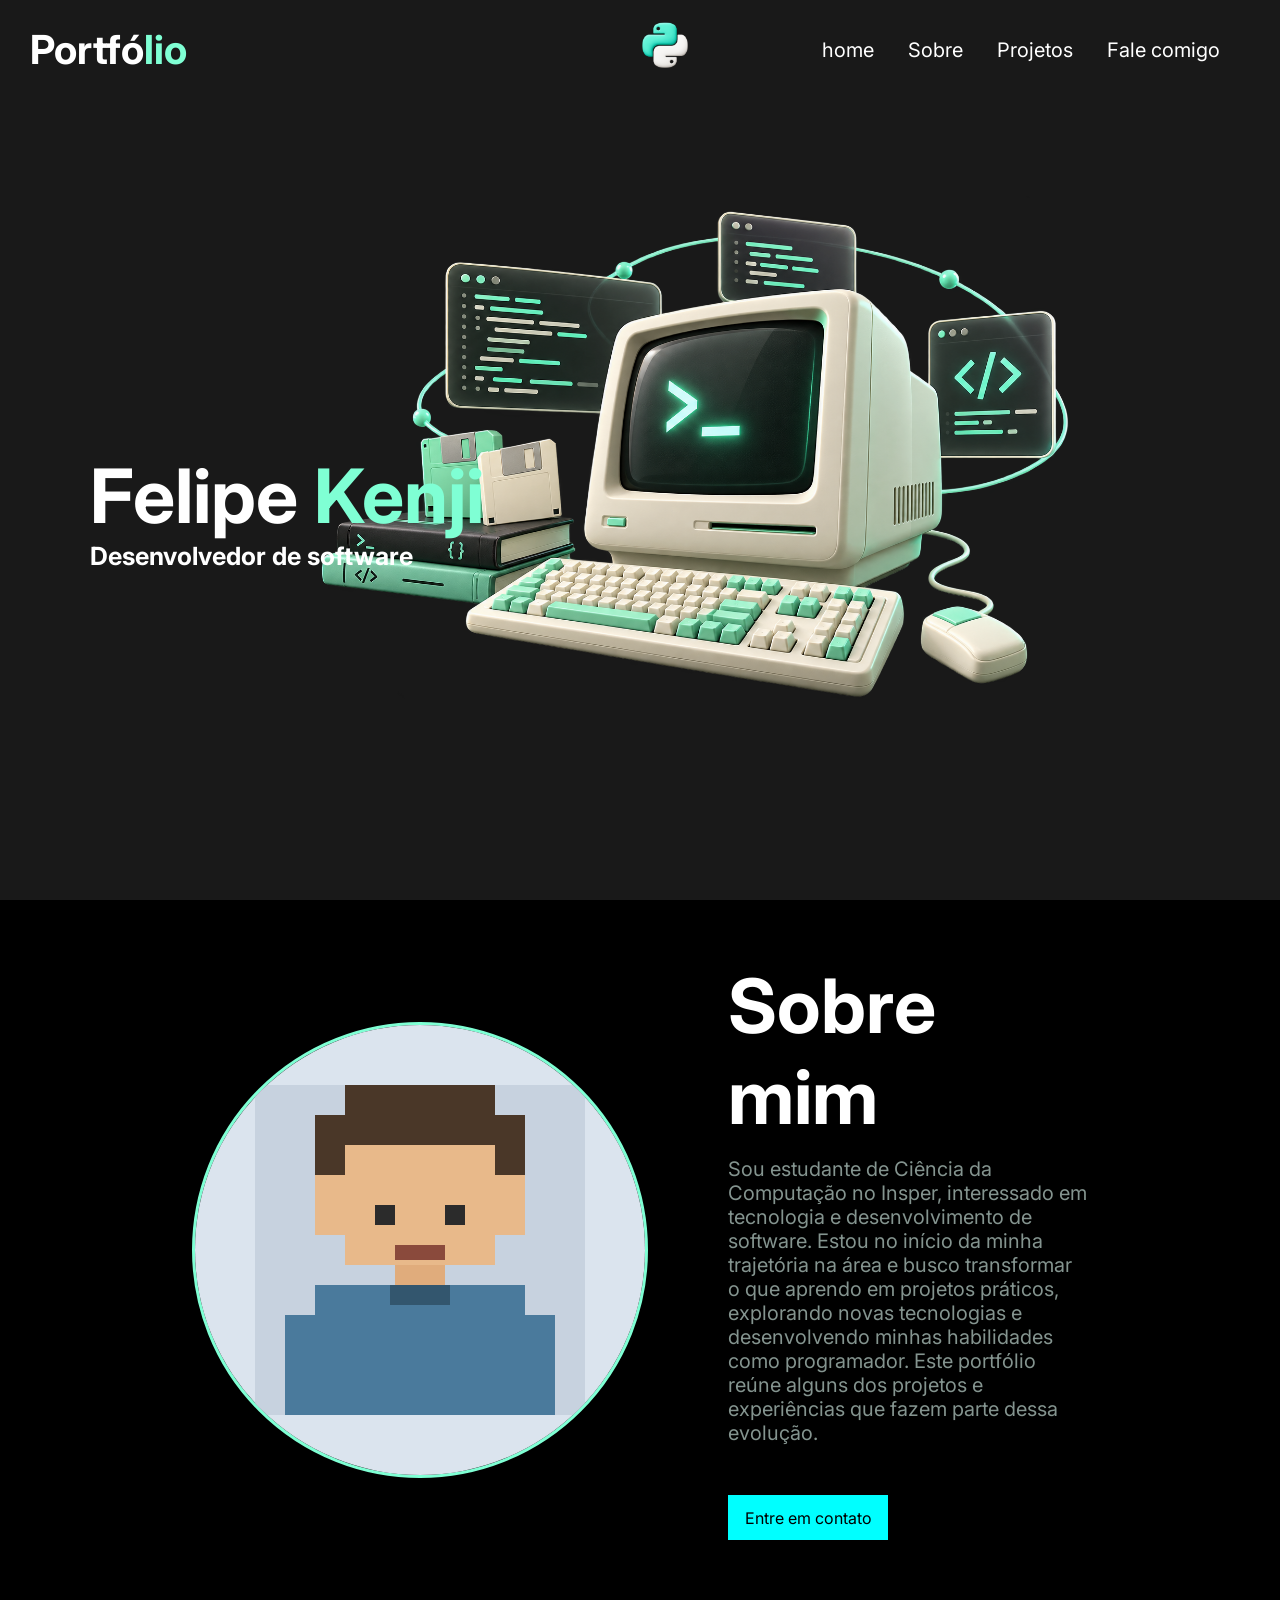
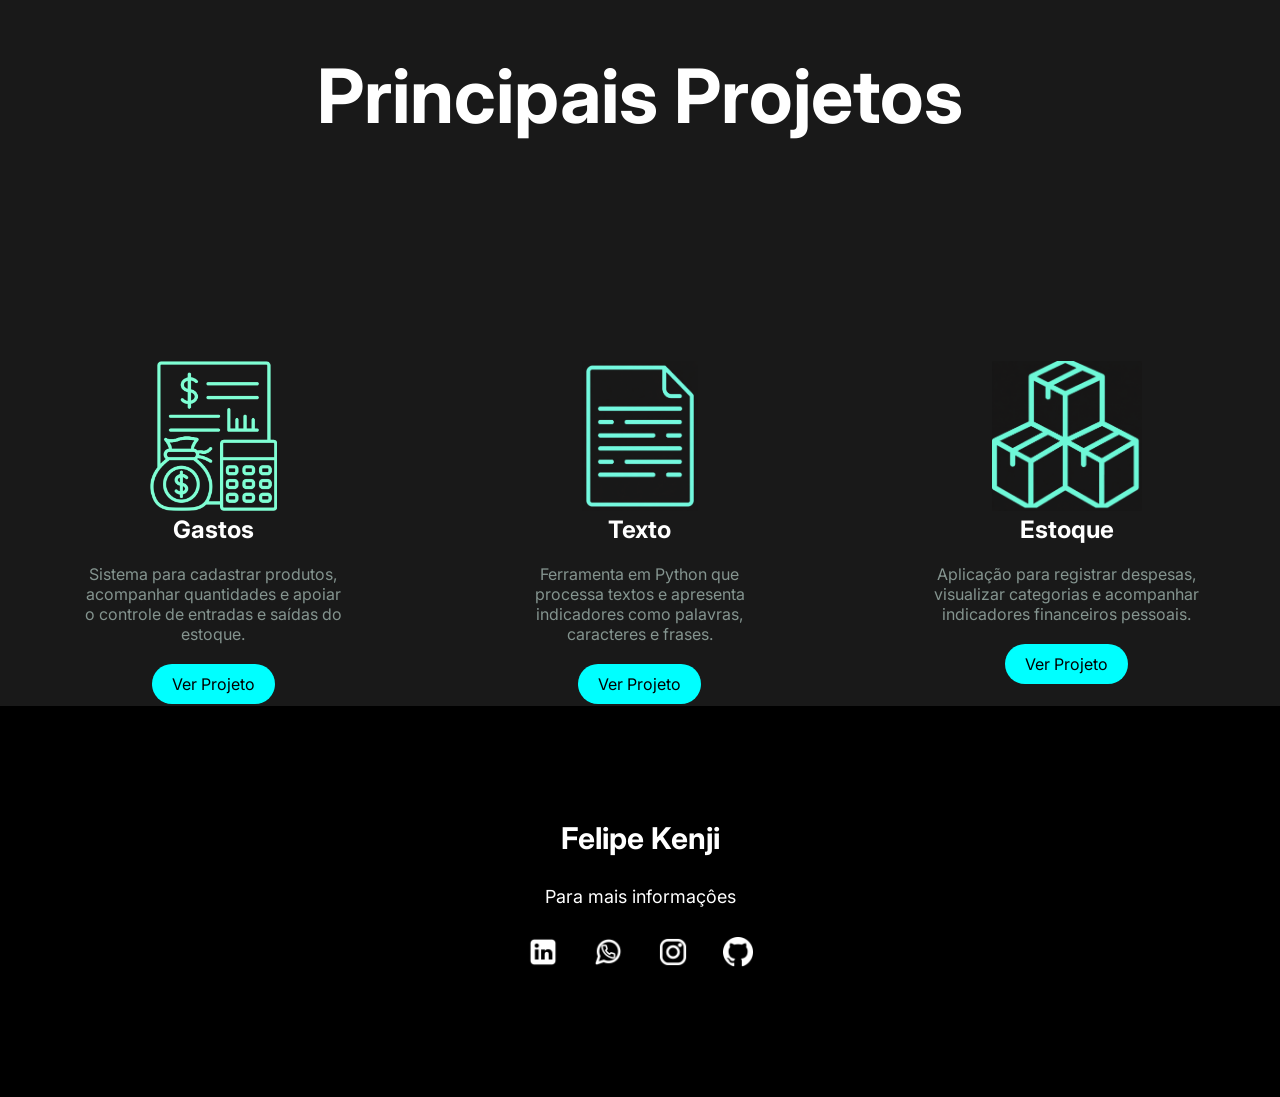
==== docs/index.html @ 34a4d753 "comit inicial" ====
<!doctype html>
<html lang="pt-br">
  <head>
    <meta charset="UTF-8" />
    <meta name="viewport" content="width=device-width, initial-scale=1.0" />
    <title>Título</title>
    <link rel="stylesheet" href="style.css" />
    <link rel="preconnect" href="https://fonts.googleapis.com" />
    <link rel="preconnect" href="https://fonts.gstatic.com" crossorigin />
    <link
      href="https://fonts.googleapis.com/css2?family=Inter:ital,opsz,wght@0,14..32,100..900;1,14..32,100..900&display=swap"
      rel="stylesheet"
    />
  </head>
  <body>
    <div class="caixa-principal" id="home">
      <div class="logo">
        <img src="../img/Python.png" />
      </div>
      <nav>
        <h2 class="portifolio">Portfó<span>lio</span></h2>
        <ul>
          <li><a href="#home">home</a></li>
          <li><a href="#sobre">Sobre</a></li>
          <li><a href="#projetos">Projetos</a></li>
          <li><a href="#contato">Fale comigo</a></li>
        </ul>
      </nav>
      <div class="infos">
        <h1>Felipe <span>Kenji</span></h1>
        <h3>Desenvolvedor de software</h3>
      </div>
    </div>
    <section id="sobre">
      <img src="../img/pessoa-pixelada.svg" />
      <div>
        <h2>Sobre mim</h2>
        <p>
          Sou estudante de Ciência da Computação no Insper, interessado em
          tecnologia e desenvolvimento de software. Estou no início da minha
          trajetória na área e busco transformar o que aprendo em projetos
          práticos, explorando novas tecnologias e desenvolvendo minhas
          habilidades como programador. Este portfólio reúne alguns dos projetos
          e experiências que fazem parte dessa evolução.
        </p>
        <a href="#contato"><button>Entre em contato</button></a>
      </div>
    </section>

    <div class="projetos" id="projetos">
      <h2>Principais Projetos</h2>
      <div class="cards">
        <div class="card">
          <img src="../img/gastos.png" />
          <h5>Gastos</h5>
          <p>
            Sistema para cadastrar produtos, acompanhar quantidades e apoiar o
            controle de entradas e saídas do estoque.
          </p>
          <a href="https://github.com/FelipeKenjiSu" target="_blank"
            >Ver Projeto</a
          >
        </div>
        <div class="card">
          <img src="../img/texto.png" />
          <h5>Texto</h5>
          <p>
            Ferramenta em Python que processa textos e apresenta indicadores
            como palavras, caracteres e frases.
          </p>
          <a href="https://github.com/FelipeKenjiSu" target="_blank"
            >Ver Projeto</a
          >
        </div>
        <div class="card">
          <img src="../img/ESTOQUE.png" />
          <h5>Estoque</h5>
          <p>
            Aplicação para registrar despesas, visualizar categorias e
            acompanhar indicadores financeiros pessoais.
          </p>
          <a href="https://github.com/FelipeKenjiSu" target="_blank"
            >Ver Projeto</a
          >
        </div>
      </div>
    </div>
    <footer id="contato">
      <h5>Felipe Kenji</h5>
      <p>Para mais informaçôes</p>
      <div class="redes">
        <a
          href="https://www.linkedin.com/in/felipe-kenji-sudo-038810288"
          target="_blank"
          ><img src="../img/linkedin.png"
        /></a>
        <a href="https://wa.me/5512992230394" target="_blank"
          ><img src="../img/whatsapp.png"
        /></a>
        <a href="https://www.instagram.com/felipe_kenji.78" target="_blank"
          ><img src="../img/instagram.png"
        /></a>
        <a href="https://github.com/FelipeKenjiSu" target="_blank"
          ><img src="../img/github.png"
        /></a>
      </div>
    </footer>
  </body>
</html>
---- docs/style.css ----
* {
  margin: 0;
  padding: 0;
  box-sizing: border-box;
  font-family: "Inter", sans-serif;
}
.logo img {
  width: 50px;
  position: absolute;
  left: 50%;
  cursor: pointer;
  padding-top: 20px;
}
.caixa-principal {
  height: 100vh;
  width: 100%;
  background-image: url(../img//pczin.png);
  background-color: #191919;
  background-size: 800px auto;
  background-position: right 200px center;
  background-repeat: no-repeat;
}
nav {
  display: flex;
  align-items: center;
  justify-content: space-between;
  padding-left: 30px;
  padding-right: 30px;
  padding-top: 25px;
}
.portifolio {
  color: white;
  font-size: 40px;
}
.portifolio span {
  color: aquamarine;
}
li {
  color: white;
  list-style: none;
  display: inline-block;
  font-size: 20px;
  margin-right: 30px;
}
li:hover {
  color: aquamarine;
  transition: 0.5s;
  cursor: pointer;
}
.infos {
  position: absolute;
  top: 50%;
  left: 7%;
}
h1 {
  color: white;
  font-size: 75px;
}
h1 span {
  color: aquamarine;
}
.infos h3 {
  color: white;
  font-size: 25px;
}
section {
  display: flex;
  align-items: center;
  padding: 60px 15%;
  background-color: black;
}
section img {
  border-radius: 100%;
  border: 3px solid aquamarine;
  margin-right: 80px;
}
section h2 {
  color: white;
  font-size: 75px;
}
section div p {
  color: rgb(132, 148, 143);
  font-size: 20px;
  margin-top: 15px;
  margin-bottom: 50px;
}
section div button {
  color: black;
  background-color: aqua;
  border: none;
  height: 45px;
  width: 160px;
  font-size: 16px;
  cursor: pointer;
}
section button:hover {
  background-color: white;
  border: 2px solid black;
  transition: 0.3s;
}
.projetos {
  background-color: #191919;
}
.projetos h2 {
  color: white;
  font-size: 75px;
  text-align: center;
  padding-top: 50px;
  padding-bottom: 100px;
}
.card {
  background-color: #0000;
  height: 365px;
  width: 335px;
  border-radius: 20px;
  padding: 20px 35px;
  text-align: center;
}
.card img {
  height: 150px;
}
.card h5 {
  color: white;
  font-size: 24px;
}
.card p {
  color: rgb(132, 148, 143);
  margin-top: 20px;
  margin-bottom: 30px;
}
.card a {
  background-color: aqua;
  color: black;
  padding: 10px 20px;
  border-radius: 25px;
  cursor: pointer;
  transition: 0.3s;
  text-decoration: none;
}
.card a:hover {
  background-color: white;
  border: 2px solid black;
}
.cards {
  display: flex;
  justify-content: space-around;
  margin-top: 100px;
}
footer {
  background-color: black;
  padding-top: 100px;
  padding-bottom: 120px;
  display: flex;
  flex-direction: column;
  align-items: center;
  justify-content: center;
}
footer h5 {
  font-size: 30px;
  color: white;
  margin-bottom: 30px;
  margin-top: 14px;
}
footer p {
  color: white;
  font-size: 18px;
  margin-bottom: 20px;
}
.redes img {
  height: 30px;
}
.redes {
  display: flex;
  gap: 15px;
}
.redes a {
  background-color: black;
  padding: 10px;
  border-radius: 50%;
  display: inline-flex;
  align-items: center;
}
.social a:hover {
  transform: scale(1.5);
  transition: 0.7s;
}
html {
  scroll-behavior: smooth;
}
li a {
  color: inherit;
  text-decoration: none;
}
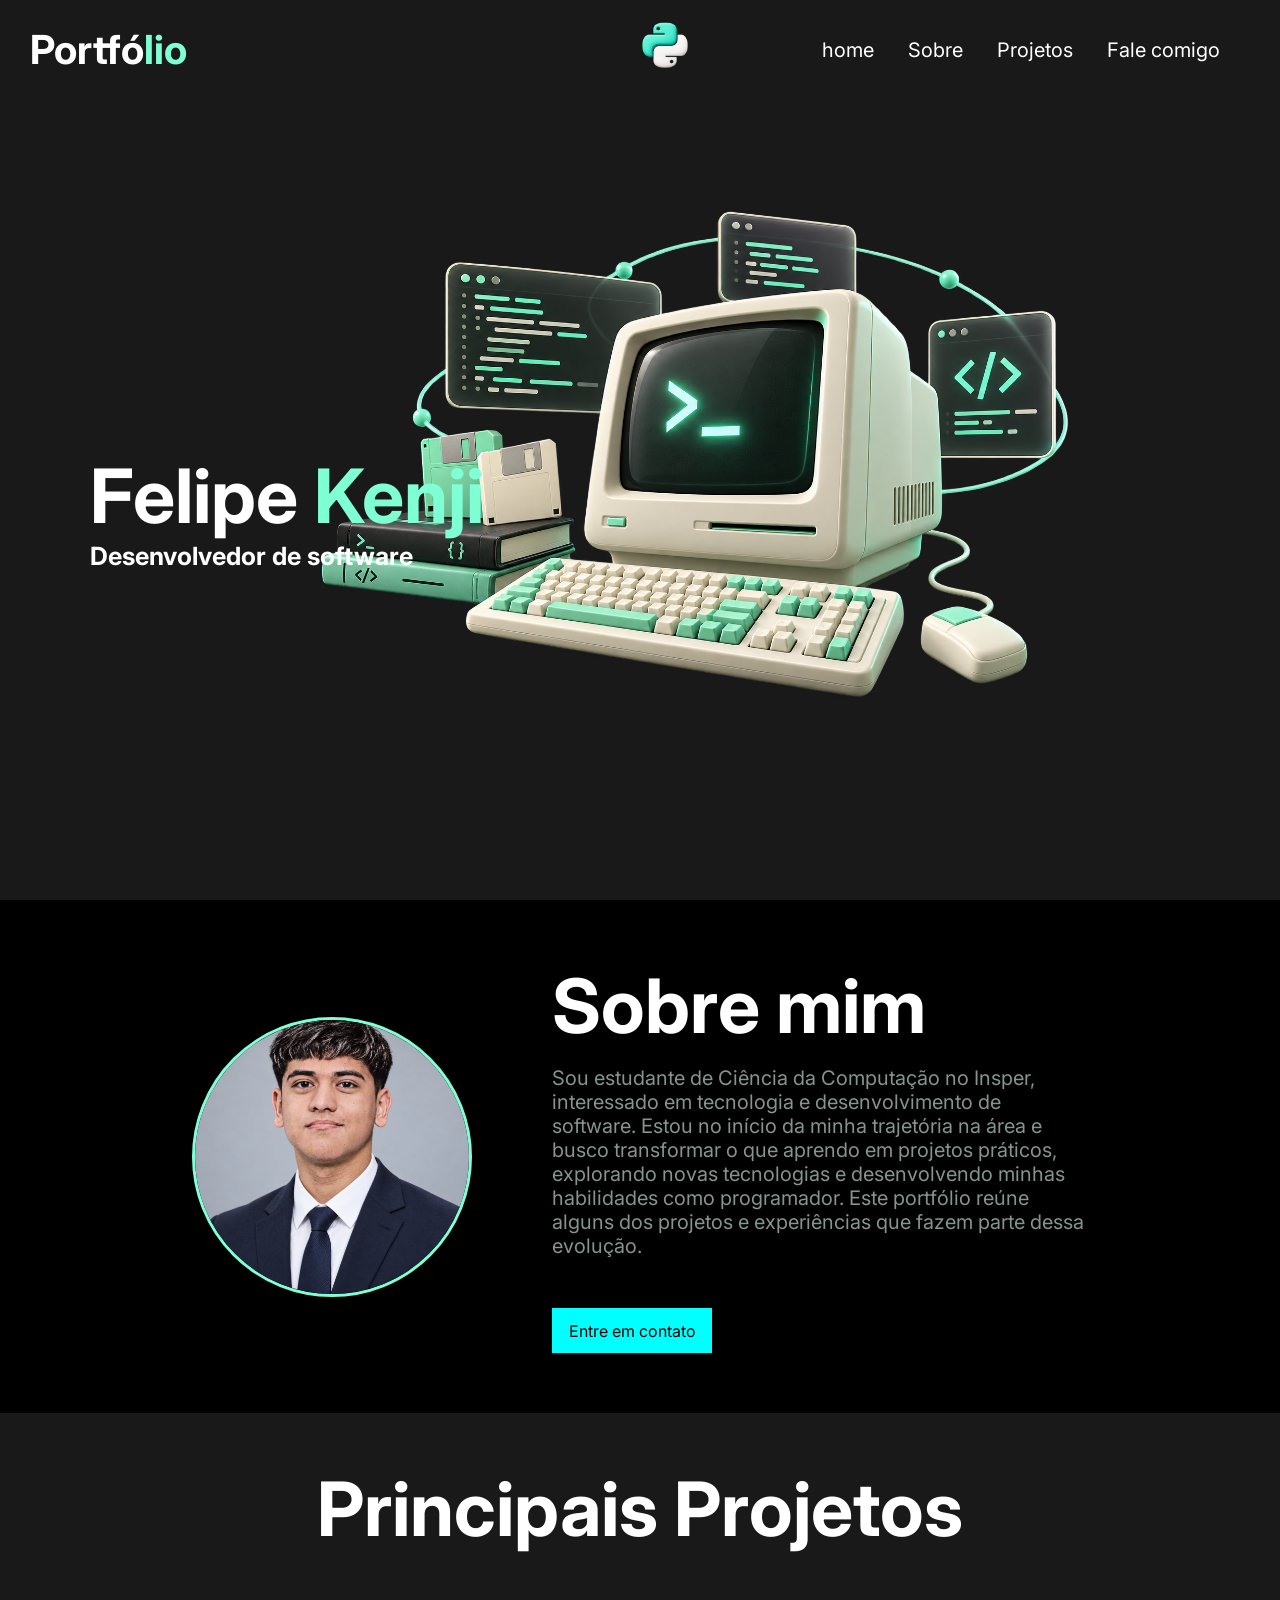
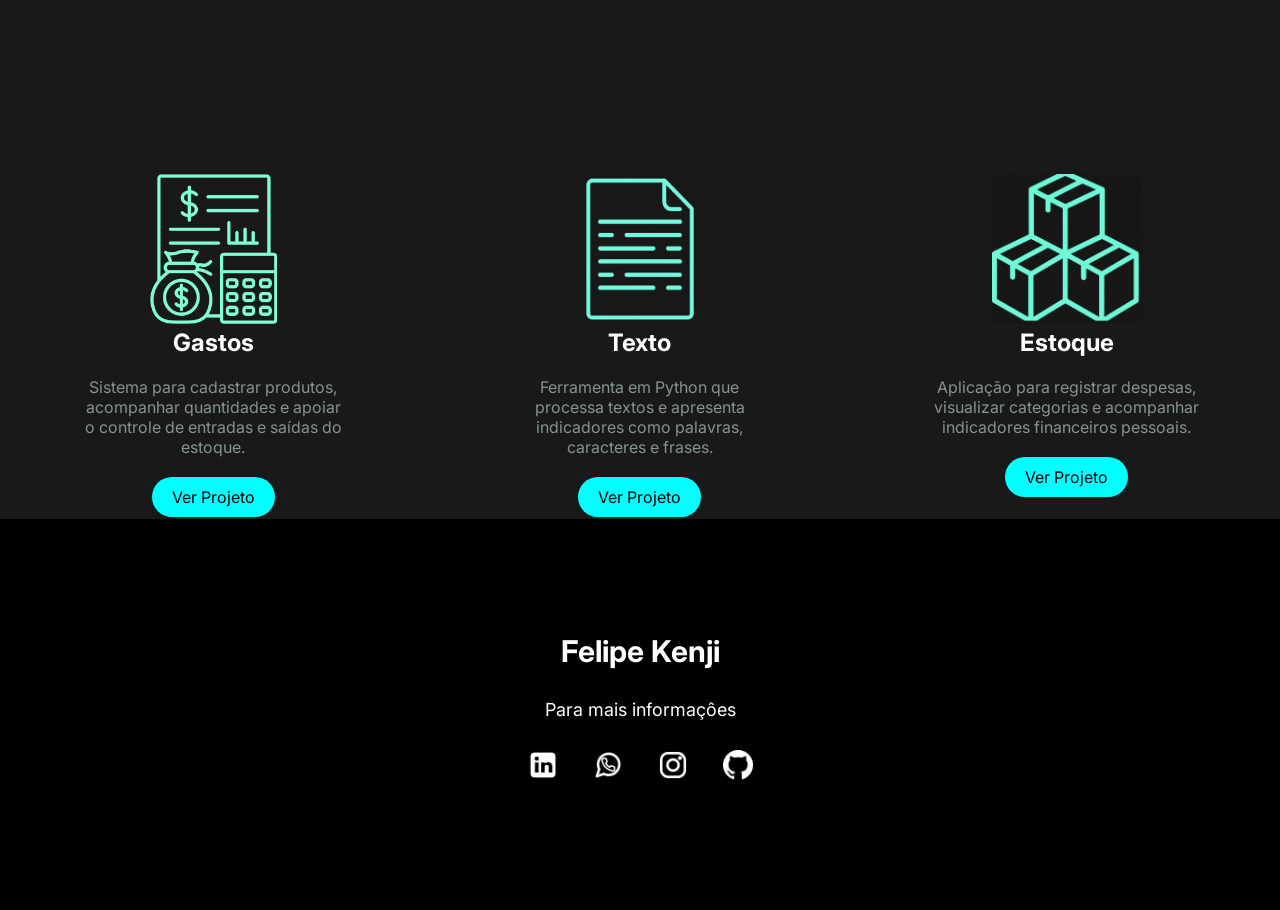
==== commit 43818e81: "atualiza imagem" ====
--- a/docs/index.html
+++ b/docs/index.html
@@ -15,7 +15,7 @@
   <body>
     <div class="caixa-principal" id="home">
       <div class="logo">
-        <img src="../img/Python.png" />
+        <img src="img/Python.png" />
       </div>
       <nav>
         <h2 class="portifolio">Portfó<span>lio</span></h2>
@@ -32,7 +32,7 @@
       </div>
     </div>
     <section id="sobre">
-      <img src="../img/pessoa-pixelada.svg" />
+      <img src="img/foto-perfil.png" />
       <div>
         <h2>Sobre mim</h2>
         <p>
@@ -51,7 +51,7 @@
       <h2>Principais Projetos</h2>
       <div class="cards">
         <div class="card">
-          <img src="../img/gastos.png" />
+          <img src="img/gastos.png" />
           <h5>Gastos</h5>
           <p>
             Sistema para cadastrar produtos, acompanhar quantidades e apoiar o
@@ -62,7 +62,7 @@
           >
         </div>
         <div class="card">
-          <img src="../img/texto.png" />
+          <img src="img/texto.png" />
           <h5>Texto</h5>
           <p>
             Ferramenta em Python que processa textos e apresenta indicadores
@@ -73,7 +73,7 @@
           >
         </div>
         <div class="card">
-          <img src="../img/ESTOQUE.png" />
+          <img src="img/ESTOQUE.png" />
           <h5>Estoque</h5>
           <p>
             Aplicação para registrar despesas, visualizar categorias e
@@ -92,16 +92,16 @@
         <a
           href="https://www.linkedin.com/in/felipe-kenji-sudo-038810288"
           target="_blank"
-          ><img src="../img/linkedin.png"
+          ><img src="img/linkedin.png"
         /></a>
         <a href="https://wa.me/5512992230394" target="_blank"
-          ><img src="../img/whatsapp.png"
+          ><img src="img/whatsapp.png"
         /></a>
         <a href="https://www.instagram.com/felipe_kenji.78" target="_blank"
-          ><img src="../img/instagram.png"
+          ><img src="img/instagram.png"
         /></a>
         <a href="https://github.com/FelipeKenjiSu" target="_blank"
-          ><img src="../img/github.png"
+          ><img src="img/github.png"
         /></a>
       </div>
     </footer>
--- a/docs/style.css
+++ b/docs/style.css
@@ -14,7 +14,7 @@
 .caixa-principal {
   height: 100vh;
   width: 100%;
-  background-image: url(../img//pczin.png);
+  background-image: url(img//pczin.png);
   background-color: #191919;
   background-size: 800px auto;
   background-position: right 200px center;
@@ -70,13 +70,20 @@
   background-color: black;
 }
 section img {
-  border-radius: 100%;
+  width: 280px;
+  height: 280px;
+  object-fit: cover;
+  object-position: center 25%;
+  border-radius: 50%;
   border: 3px solid aquamarine;
   margin-right: 80px;
-}
+  flex-shrink: 0;
+}
+
 section h2 {
   color: white;
   font-size: 75px;
+
 }
 section div p {
   color: rgb(132, 148, 143);
